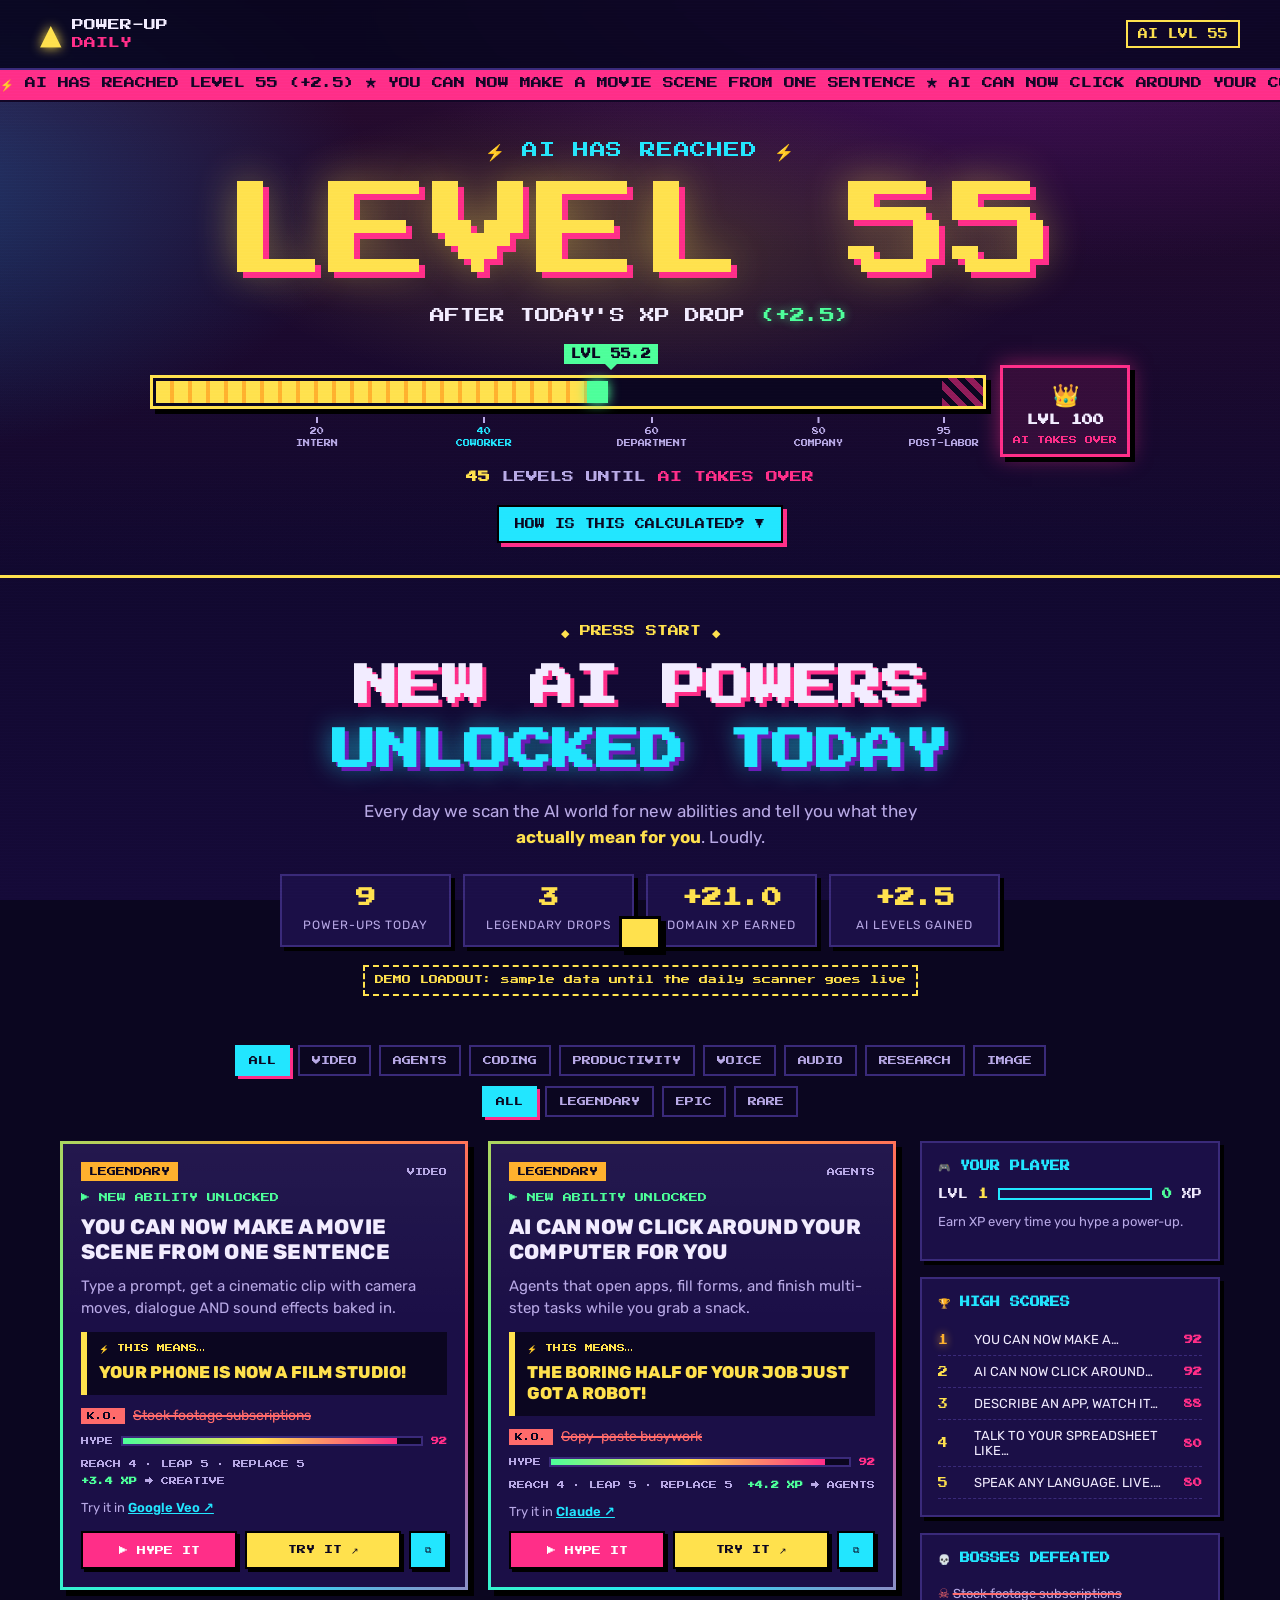
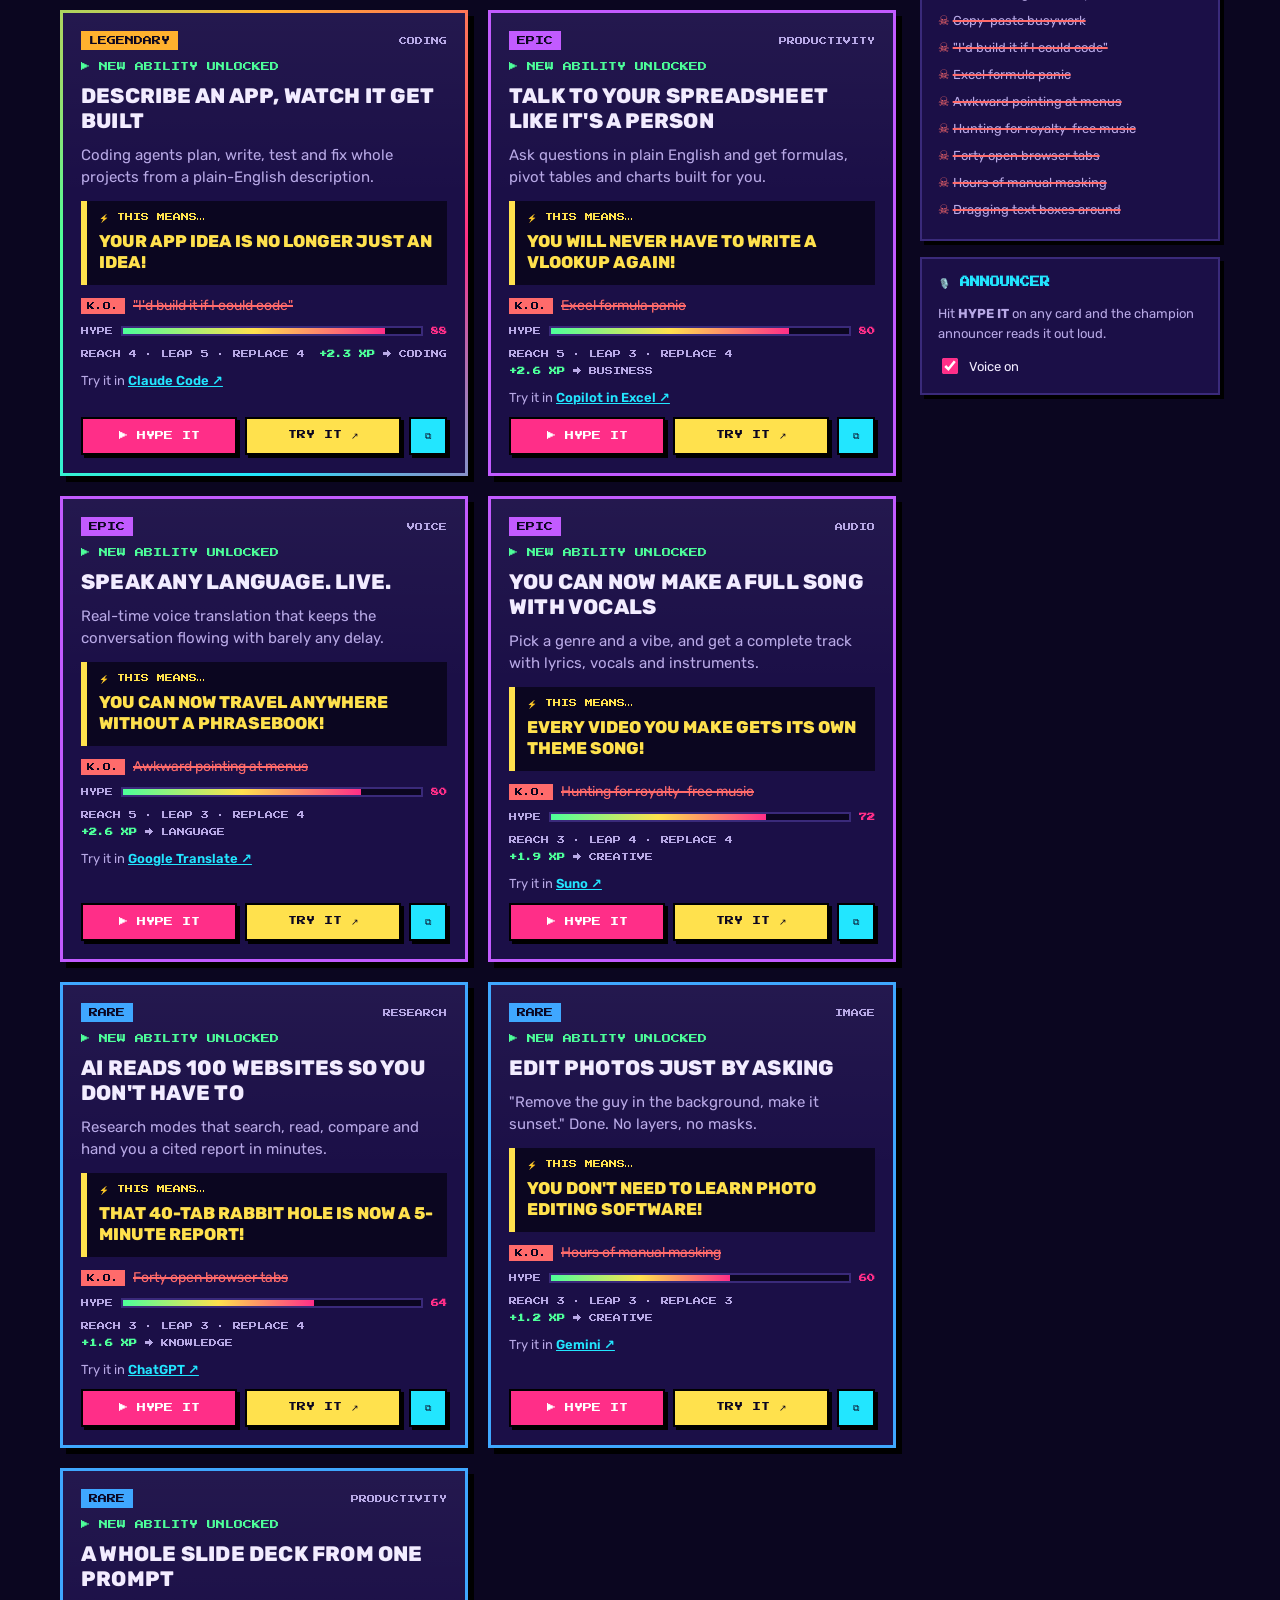
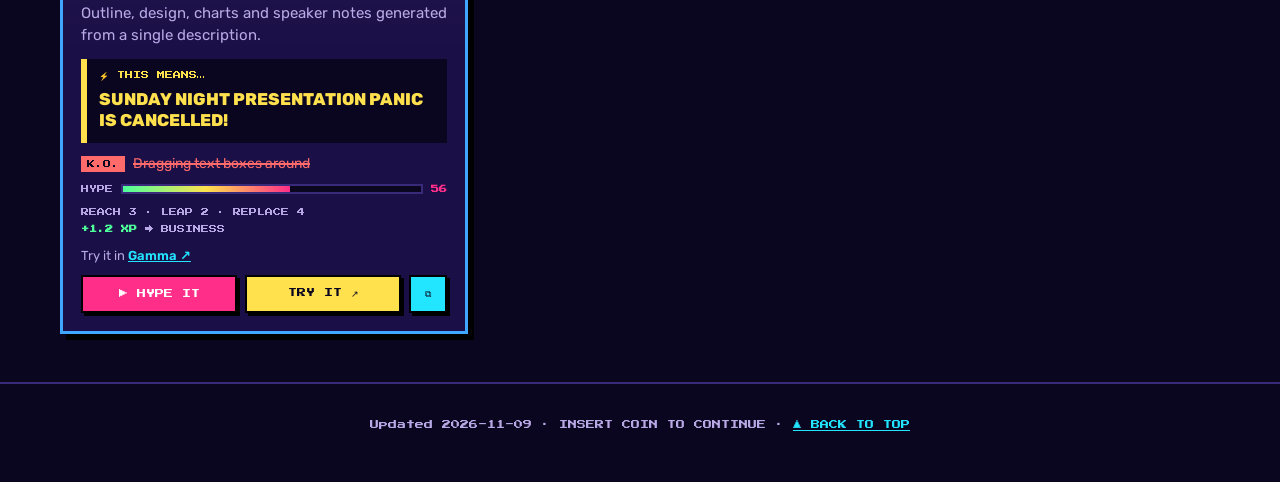
==== index.html @ 0cc50515 "Power-Up Daily: arcade AI feature tracker, AI Level model, daily scanner Static site with video-game" ====
<!doctype html>
<html lang="en">
<head>
  <meta charset="utf-8">
  <meta name="viewport" content="width=device-width, initial-scale=1">
  <title>Power-Up Daily</title>
  <meta name="description" content="Daily AI power-ups, announced like a video game. NEW ABILITY UNLOCKED.">
  <link rel="preconnect" href="https://fonts.googleapis.com">
  <link rel="preconnect" href="https://fonts.gstatic.com" crossorigin>
  <link href="https://fonts.googleapis.com/css2?family=Press+Start+2P&family=Rubik:wght@400;600;800&display=swap" rel="stylesheet">
  <link rel="stylesheet" href="styles.css">
</head>
<body>
  <div class="crt" aria-hidden="true"></div>

  <header class="top">
    <div class="brand">
      <span class="brand-icon" aria-hidden="true">▲</span>
      <span class="brand-name">POWER-UP<br><em>DAILY</em></span>
    </div>
    <span class="mini-lvl" id="miniLvl" aria-hidden="true"></span>
  </header>

  <div class="ticker" aria-label="Today's headlines">
    <div class="ticker-track" id="ticker"></div>
  </div>

  <section class="lvl-hero" aria-label="Current AI level">
    <p class="lvl-kicker">⚡ AI HAS REACHED ⚡</p>
    <p class="lvl-giant">LEVEL <span id="bannerLvl">0</span></p>
    <p class="lvl-after">AFTER TODAY'S XP DROP <span class="up" id="bannerDelta"></span></p>

    <div class="track">
      <div class="track-main">
        <div class="track-bar">
          <i id="aiLvlFill"></i><s id="aiLvlGain"></s>
          <span class="you" id="youMarker"><b id="youNum">0</b></span>
        </div>
        <div class="ticks" id="ticks"></div>
      </div>
      <div class="goal">
        <span class="crown" aria-hidden="true">👑</span>
        <b>LVL 100</b>
        <span>AI TAKES OVER</span>
      </div>
    </div>
    <p class="countdown"><b id="toGo">0</b> LEVELS UNTIL <em>AI TAKES OVER</em></p>

    <button class="math-btn" id="aiLvlBtn" aria-expanded="false" aria-controls="lvlPanel">HOW IS THIS CALCULATED? <span class="caret" aria-hidden="true">▼</span></button>
  </section>

  <section class="lvl-panel" id="lvlPanel" hidden aria-label="AI level breakdown">
    <div class="lvl-inner">
      <div class="lvl-head">
        <div>
          <p class="eyebrow">CURRENT AI LEVEL</p>
          <p class="big-lvl"><span id="pLevel">0</span><small>/100</small></p>
          <p class="tier">TIER: <b id="pTier"></b></p>
          <p class="tier-desc" id="pTierDesc"></p>
        </div>
        <div class="lvl-actions">
          <p class="drop-line" id="pDrop"></p>
          <button class="btn hype-btn" id="announceLvl">▶ ANNOUNCE LEVEL</button>
          <button class="btn close-btn" id="closeLvl">✕ CLOSE</button>
        </div>
      </div>

      <div class="lvl-cols">
        <div>
          <h2>SKILL TREES</h2>
          <p class="small">Each domain is scored 0–100. Weight = its rough share of all human work. <span class="key base"></span> before today <span class="key gain"></span> today's XP</p>
          <div id="pDomains"></div>
        </div>

        <div>
          <h2>THE MATH</h2>
          <div class="math">
            <p><b>LEVEL</b> = ½ × Breadth + ½ × Weakest-link</p>
            <p class="calc" id="pCalc"></p>
            <p><b>Breadth</b> = weighted average of the domain scores. Shows how much AI can do overall.</p>
            <p><b>Weakest-link</b> = weighted geometric mean. A low domain (like robotics) drags it down hard. Both hit 100 only when <em>every</em> domain is 100, so maxing out digital work alone can't reach Level 100.</p>
            <p>👑 <b>Level 100 = AI TAKES OVER.</b> Every skill tree is maxed: no private companies, software products or human manual labor needed.</p>
          </div>

          <h2>HOW A DROP EARNS XP</h2>
          <div class="math">
            <p>Each new feature is rated 1–5 on:</p>
            <ul>
              <li><b>Reach</b>: how many people can use it today</li>
              <li><b>Leap</b>: how big a jump over what came before</li>
              <li><b>Replace</b>: how much paid software or labor it makes optional</li>
            </ul>
            <p><b>Impact</b> = 0.4·Reach + 0.4·Leap + 0.2·Replace</p>
            <p><b>XP</b> = 10 × (Impact/5)² × (1 − domain score/100)</p>
            <p class="small">The squared impact makes big drops count far more than small ones. The last term means each point is harder to earn as a domain approaches mastery.</p>
            <p><b>Rarity</b>: Impact ≥ 4.2 <span class="r LEGENDARY">LEGENDARY</span> ≥ 3.4 <span class="r EPIC">EPIC</span> ≥ 2.6 <span class="r RARE">RARE</span>, otherwise <span class="r COMMON">COMMON</span></p>
          </div>

          <h2>TIER LADDER</h2>
          <ol class="ladder" id="pLadder"></ol>
        </div>
      </div>
      <p class="fine">Milestone checkmarks are our editorial assessment as of the last update. Open a skill tree to see every milestone. The model is open: argue with us in the comments.</p>
    </div>
  </section>

  <main>
    <section class="hero">
      <p class="blink">◆ PRESS START ◆</p>
      <h1>NEW AI POWERS<br><span class="glow">UNLOCKED TODAY</span></h1>
      <p class="sub">Every day we scan the AI world for new abilities and tell you what they <strong>actually mean for you</strong>. Loudly.</p>
      <div class="stats" id="stats"></div>
      <p class="demo-badge" id="demoBadge" hidden>DEMO LOADOUT: sample data until the daily scanner goes live</p>
    </section>

    <section class="controls" aria-label="Filters">
      <div class="chips" id="categoryChips" role="group" aria-label="Category"></div>
      <div class="chips" id="rarityChips" role="group" aria-label="Rarity"></div>
    </section>

    <div class="layout">
      <section class="grid" id="grid" aria-live="polite"></section>

      <aside class="side">
        <div class="panel">
          <h2>🎮 YOUR PLAYER</h2>
          <div class="player">
            <span class="lvl">LVL <b id="lvl">1</b></span>
            <div class="xpbar"><div id="xpfill"></div></div>
            <span class="xp"><b id="xp">0</b> XP</span>
          </div>
          <p class="small">Earn XP every time you hype a power-up.</p>
        </div>
        <div class="panel">
          <h2>🏆 HIGH SCORES</h2>
          <ol class="leader" id="leader"></ol>
        </div>
        <div class="panel">
          <h2>💀 BOSSES DEFEATED</h2>
          <ul class="bosses" id="bosses"></ul>
        </div>
        <div class="panel">
          <h2>🎙️ ANNOUNCER</h2>
          <p class="small">Hit <b>HYPE IT</b> on any card and the champion announcer reads it out loud.</p>
          <label class="toggle"><input type="checkbox" id="voiceToggle" checked> Voice on</label>
        </div>
      </aside>
    </div>
  </main>

  <footer>
    <p>Updated <span id="updated"></span> · INSERT COIN TO CONTINUE · <a href="#" id="toTop">▲ BACK TO TOP</a></p>
  </footer>

  <div class="toast" id="toast" role="status" aria-live="polite"></div>
  <div class="confetti" id="confetti" aria-hidden="true"></div>

  <script src="model.js"></script>
  <script src="data.js"></script>
  <script src="app.js"></script>
</body>
</html>
---- styles.css ----
:root {
  --bg: #0b0620;
  --bg2: #150a38;
  --panel: #1b0f47;
  --line: #3a2a7a;
  --text: #f2ecff;
  --muted: #b8a9e6;
  --pink: #ff2e88;
  --cyan: #22e6ff;
  --yellow: #ffe14d;
  --green: #4dff9a;
  --common: #9aa4c4;
  --rare: #3fa7ff;
  --epic: #c25bff;
  --legendary: #ffb12e;
  --pixel: "Press Start 2P", ui-monospace, monospace;
  --body: "Rubik", system-ui, sans-serif;
}

* { box-sizing: border-box; }
html { scroll-behavior: smooth; }
body {
  margin: 0;
  color: var(--text);
  font-family: var(--body);
  background:
    radial-gradient(1200px 600px at 80% -10%, #3b0f6b 0%, transparent 60%),
    radial-gradient(900px 500px at -10% 20%, #0d3a6b 0%, transparent 55%),
    linear-gradient(var(--bg), var(--bg2));
  background-color: var(--bg);
  background-attachment: fixed;
  min-height: 100vh;
  overflow-x: hidden;
}

/* CRT scanlines */
.crt {
  pointer-events: none;
  position: fixed; inset: 0; z-index: 50;
  background: repeating-linear-gradient(to bottom, rgba(255,255,255,.03) 0 1px, transparent 1px 3px);
  mix-blend-mode: overlay;
}

/* Header */
.top {
  display: flex; justify-content: space-between; align-items: center; gap: 16px;
  padding: 16px clamp(16px, 4vw, 40px);
  border-bottom: 2px solid var(--line);
  background: rgba(11, 6, 32, .85);
  position: sticky; top: 0; z-index: 20;
  backdrop-filter: blur(6px);
}
.brand { display: flex; align-items: center; gap: 10px; }
.brand-icon { font-size: 28px; color: var(--yellow); text-shadow: 0 0 12px var(--yellow); animation: bob 2s ease-in-out infinite; }
.brand-name { font-family: var(--pixel); font-size: 12px; line-height: 1.5; }
.brand-name em { font-style: normal; color: var(--pink); }
.player { display: flex; align-items: center; gap: 10px; font-family: var(--pixel); font-size: 10px; margin-bottom: 12px; }
.lvl b { color: var(--yellow); }
.xpbar { flex: 1; height: 12px; border: 2px solid var(--cyan); padding: 1px; }

.mini-lvl { font-family: var(--pixel); font-size: 10px; color: var(--yellow); border: 2px solid var(--yellow); padding: 7px 10px; }

/* Big AI level hero */
.lvl-hero {
  text-align: center; padding: 40px clamp(16px, 4vw, 40px) 32px;
  background:
    radial-gradient(600px 220px at 50% 30%, rgba(255,225,77,.16), transparent 70%),
    linear-gradient(180deg, rgba(255,46,136,.10), transparent);
  border-bottom: 3px solid var(--yellow);
}
.lvl-kicker { font-family: var(--pixel); font-size: clamp(11px, 2vw, 16px); color: var(--cyan); margin: 0 0 14px; letter-spacing: .05em; }
.lvl-giant {
  font-family: var(--pixel); margin: 0; line-height: 1.1;
  font-size: clamp(40px, 10vw, 104px); color: var(--yellow);
  text-shadow: 6px 6px 0 var(--pink), 0 0 40px rgba(255,225,77,.45);
  animation: throb 2.2s ease-in-out infinite;
}
.lvl-giant span { display: inline-block; min-width: 2ch; }
.lvl-after { font-family: var(--pixel); font-size: clamp(10px, 1.8vw, 15px); margin: 18px 0 52px; color: var(--text); }
.lvl-after .up { color: var(--green); text-shadow: 0 0 10px rgba(77,255,154,.6); }

.track { max-width: 980px; margin: 0 auto; display: flex; align-items: flex-start; gap: 14px; }
.track-main { flex: 1; min-width: 0; }
.track-bar { position: relative; height: 34px; border: 3px solid var(--yellow); background: #0b0620; box-shadow: 5px 5px 0 #000; }
.track-bar i, .track-bar s { position: absolute; top: 3px; bottom: 3px; display: block; transition: width 1.6s cubic-bezier(.2,.9,.3,1), left 1.6s cubic-bezier(.2,.9,.3,1); }
.track-bar i { left: 3px; width: 0; background: repeating-linear-gradient(90deg, var(--yellow) 0 14px, var(--legendary) 14px 18px); }
.track-bar s { width: 0; background: var(--green); box-shadow: 0 0 12px var(--green); animation: blink 1s steps(2) infinite; }
.track-bar::after {   /* the last stretch to 100 pulses red */
  content: ""; position: absolute; right: 0; top: 0; bottom: 0; width: 5%;
  background: repeating-linear-gradient(45deg, rgba(255,46,136,.55) 0 6px, transparent 6px 12px);
}
.you { position: absolute; top: -34px; left: 0; transform: translateX(-50%); transition: left 1.6s cubic-bezier(.2,.9,.3,1); font-family: var(--pixel); font-size: 10px; color: #0b0620; }
.you b { display: block; background: var(--green); padding: 5px 7px; position: relative; }
.you b::after { content: ""; position: absolute; left: 50%; bottom: -6px; transform: translateX(-50%); border: 6px solid transparent; border-bottom: 0; border-top-color: var(--green); }
.ticks { position: relative; height: 34px; margin-top: 8px; }
.tick { position: absolute; top: 0; transform: translateX(-50%); font-family: var(--pixel); font-size: 7px; line-height: 1.6; color: var(--muted); white-space: nowrap; }
.tick::before { content: ""; display: block; width: 2px; height: 6px; background: var(--muted); margin: 0 auto 3px; }
.tick.cur { color: var(--cyan); }
.goal {
  flex: 0 0 auto; display: flex; flex-direction: column; align-items: center; gap: 4px;
  font-family: var(--pixel); font-size: 8px; line-height: 1.5; color: var(--pink);
  padding: 8px 10px; border: 3px solid var(--pink); background: rgba(255,46,136,.12);
  box-shadow: 5px 5px 0 #000, 0 0 20px rgba(255,46,136,.5); margin-top: -10px;
  animation: alarm 1.4s ease-in-out infinite;
}
.goal b { font-size: 11px; color: var(--text); }
.crown { font-size: 22px; animation: bob 1.6s ease-in-out infinite; }
.countdown { font-family: var(--pixel); font-size: clamp(9px, 1.5vw, 12px); margin: 14px 0 22px; color: var(--muted); }
.countdown b { color: var(--yellow); }
.countdown em { font-style: normal; color: var(--pink); }
.math-btn {
  font-family: var(--pixel); font-size: 10px; cursor: pointer; color: #0b0620; background: var(--cyan);
  border: 2px solid #000; box-shadow: 4px 4px 0 var(--pink); padding: 12px 16px;
}
.math-btn:active { transform: translate(2px, 2px); box-shadow: 2px 2px 0 var(--pink); }
.caret { display: inline-block; transition: transform .2s; }
.math-btn[aria-expanded="true"] .caret { transform: rotate(180deg); }

/* Level breakdown dropdown (opens right under the bar) */
.lvl-panel {
  background: rgba(14, 7, 40, .97); border-bottom: 3px solid var(--yellow);
  box-shadow: inset 0 12px 24px rgba(0,0,0,.4);
  scroll-margin-top: 80px;
}
.lvl-panel:not([hidden]) { animation: drop .3s cubic-bezier(.2,1.3,.4,1); }
.lvl-inner { max-width: 1240px; margin: 0 auto; padding: 24px clamp(16px, 4vw, 40px) 28px; }
.lvl-head { display: flex; justify-content: space-between; gap: 24px; flex-wrap: wrap; align-items: flex-end; padding-bottom: 20px; border-bottom: 2px dashed var(--line); margin-bottom: 20px; }
.eyebrow { font-family: var(--pixel); font-size: 9px; color: var(--muted); margin: 0 0 8px; }
.big-lvl { font-family: var(--pixel); font-size: clamp(34px, 7vw, 60px); color: var(--yellow); margin: 0; text-shadow: 4px 4px 0 var(--pink); }
.big-lvl small { font-size: .35em; color: var(--muted); text-shadow: none; }
.tier { font-family: var(--pixel); font-size: 11px; margin: 14px 0 6px; }
.tier b { color: var(--cyan); }
.tier-desc { margin: 0; color: var(--muted); max-width: 520px; }
.lvl-actions { display: flex; flex-direction: column; gap: 10px; align-items: stretch; min-width: 230px; }
.drop-line { font-family: var(--pixel); font-size: 9px; line-height: 1.7; color: var(--green); margin: 0; }
.close-btn { background: var(--panel); color: var(--text); }
.lvl-cols { display: grid; grid-template-columns: 1.2fr 1fr; gap: 32px; }
.lvl-panel h2 { font-family: var(--pixel); font-size: 10px; color: var(--cyan); margin: 0 0 10px; }
.lvl-panel h2:not(:first-child) { margin-top: 22px; }
.key { display: inline-block; width: 10px; height: 10px; vertical-align: middle; margin: 0 2px 0 8px; }
.key.base { background: var(--yellow); }
.key.gain { background: var(--green); }

.dom { border: 2px solid var(--line); background: var(--panel); margin-bottom: 10px; }
.dom summary { list-style: none; cursor: pointer; padding: 10px 12px; display: grid; grid-template-columns: 1fr auto; gap: 6px 12px; align-items: center; }
.dom summary::-webkit-details-marker { display: none; }
.dom-name { font-weight: 600; font-size: 14px; }
.dom-name em { font-style: normal; color: var(--muted); font-size: 12px; font-weight: 400; margin-left: 6px; }
.dom-score { font-family: var(--pixel); font-size: 11px; color: var(--yellow); text-align: right; }
.dom-score small { color: var(--green); font-size: 8px; display: block; margin-top: 4px; }
.dom-bar { grid-column: 1 / -1; position: relative; height: 10px; background: #0b0620; border: 1px solid var(--line); }
.dom-bar i, .dom-bar s { position: absolute; top: 0; bottom: 0; display: block; }
.dom-bar i { left: 0; background: var(--yellow); }
.dom-bar s { background: var(--green); box-shadow: 0 0 6px var(--green); }
.dom[open] { border-color: var(--cyan); }
.dom ul { list-style: none; margin: 0; padding: 0 12px 12px; font-size: 13px; }
.dom li { display: flex; justify-content: space-between; gap: 10px; padding: 5px 0; border-top: 1px dashed var(--line); color: var(--muted); }
.dom li.done { color: var(--text); }
.dom li::before { content: "☐"; margin-right: 6px; }
.dom li.done::before { content: "☑"; color: var(--green); }
.dom li span { flex: 1; }
.dom li b { font-family: var(--pixel); font-size: 8px; color: var(--muted); }

.math { background: #0b0620; border-left: 4px solid var(--cyan); padding: 12px 14px; font-size: 14px; line-height: 1.55; }
.math p { margin: 0 0 8px; }
.math p:last-child { margin-bottom: 0; }
.math ul { margin: 0 0 8px; padding-left: 18px; }
.math em { color: var(--yellow); font-style: normal; font-weight: 600; }
.calc { font-family: var(--pixel); font-size: 9px; line-height: 1.8; color: var(--green); }
.r { font-family: var(--pixel); font-size: 7px; padding: 3px 5px; color: #0b0620; white-space: nowrap; }
.r.LEGENDARY { background: var(--legendary); } .r.EPIC { background: var(--epic); } .r.RARE { background: var(--rare); } .r.COMMON { background: var(--common); }
.ladder { list-style: none; margin: 0; padding: 0; display: flex; flex-direction: column-reverse; gap: 4px; }
.ladder li { display: grid; grid-template-columns: 54px 1fr; gap: 10px; padding: 8px 10px; border: 2px solid var(--line); font-size: 13px; color: var(--muted); }
.ladder li b { font-family: var(--pixel); font-size: 8px; color: var(--text); display: block; margin-bottom: 4px; }
.ladder li span.rng { font-family: var(--pixel); font-size: 8px; }
.ladder li.cur { border-color: var(--yellow); background: rgba(255,225,77,.08); color: var(--text); }
.ladder li.cur b::after { content: " ◀ YOU ARE HERE"; color: var(--yellow); }
.fine { font-size: 12px; color: var(--muted); margin: 20px 0 0; }

/* Card extras */
.tool-line { margin: 0; font-size: 13px; color: var(--muted); }
.tool-line a { color: var(--cyan); font-weight: 600; }
.tool-line a.src-link { color: var(--muted); font-weight: 400; }
.xpline { display: flex; flex-wrap: wrap; justify-content: space-between; gap: 4px 8px; font-family: var(--pixel); font-size: 8px; color: var(--muted); line-height: 1.6; }
.xpline b { color: var(--green); }
.btn.try-btn { background: var(--yellow); color: #0b0620; text-decoration: none; text-align: center; display: inline-flex; align-items: center; justify-content: center; }
#xpfill { height: 100%; width: 0; background: linear-gradient(90deg, var(--cyan), var(--green)); transition: width .4s; }
.xp b { color: var(--green); }

/* Ticker */
.ticker { overflow: hidden; background: var(--pink); color: #120626; border-bottom: 2px solid #120626; }
.ticker-track {
  display: inline-flex; gap: 48px; white-space: nowrap; padding: 8px 0;
  font-family: var(--pixel); font-size: 11px;
  animation: scroll 40s linear infinite;
}
@keyframes scroll { from { transform: translateX(0); } to { transform: translateX(-50%); } }

main { max-width: 1240px; margin: 0 auto; padding: 0 clamp(16px, 4vw, 40px); }

/* Hero */
.hero { text-align: center; padding: 48px 0 24px; }
.blink { font-family: var(--pixel); font-size: 11px; color: var(--yellow); animation: blink 1.1s steps(2) infinite; margin: 0 0 16px; }
h1 { font-family: var(--pixel); font-size: clamp(20px, 4.6vw, 44px); line-height: 1.45; margin: 0 0 16px; text-shadow: 4px 4px 0 var(--pink); }
.glow { color: var(--cyan); text-shadow: 4px 4px 0 #6a1bb8, 0 0 24px rgba(34,230,255,.6); }
.sub { max-width: 620px; margin: 0 auto 24px; color: var(--muted); font-size: 17px; line-height: 1.5; }
.sub strong { color: var(--yellow); }
.stats { display: grid; grid-template-columns: repeat(4, 1fr); gap: 12px; max-width: 720px; margin: 0 auto; }
.stat { background: var(--panel); border: 2px solid var(--line); padding: 12px 10px; box-shadow: 4px 4px 0 #000; }
.stat b { display: block; font-family: var(--pixel); font-size: 20px; color: var(--yellow); margin-bottom: 6px; }
.stat span { font-size: 12px; color: var(--muted); text-transform: uppercase; letter-spacing: .08em; }
.demo-badge { display: inline-block; margin-top: 18px; font-family: var(--pixel); font-size: 9px; line-height: 1.6; padding: 6px 10px; border: 2px dashed var(--yellow); color: var(--yellow); }

/* Filters */
.controls { display: flex; flex-direction: column; gap: 10px; margin: 16px 0 24px; }
.chips { display: flex; flex-wrap: wrap; gap: 8px; justify-content: center; }
.chip {
  font-family: var(--pixel); font-size: 9px; padding: 9px 12px; cursor: pointer;
  background: transparent; color: var(--muted); border: 2px solid var(--line);
  transition: transform .1s, background .15s, color .15s;
}
.chip:hover { color: var(--text); border-color: var(--cyan); }
.chip[aria-pressed="true"] { background: var(--cyan); color: #0b0620; border-color: var(--cyan); box-shadow: 3px 3px 0 var(--pink); }
.chip:active { transform: translate(2px, 2px); }

/* Layout */
.layout { display: grid; grid-template-columns: 1fr 300px; gap: 24px; align-items: start; padding-bottom: 48px; }
.grid { display: grid; grid-template-columns: repeat(auto-fill, minmax(min(100%, 300px), 1fr)); gap: 20px; }

/* Card */
.card {
  --r: var(--common);
  position: relative; display: flex; flex-direction: column;
  background: linear-gradient(180deg, rgba(255,255,255,.04), transparent 40%), var(--panel);
  border: 3px solid var(--r);
  box-shadow: 6px 6px 0 #000, 0 0 0 0 var(--r);
  padding: 18px; gap: 12px;
  animation: pop .45s cubic-bezier(.2,1.6,.4,1) both;
  transition: transform .15s, box-shadow .15s;
}
.card:hover { transform: translate(-2px, -2px); box-shadow: 8px 8px 0 #000, 0 0 28px -4px var(--r); }
.card.RARE { --r: var(--rare); }
.card.EPIC { --r: var(--epic); }
.card.LEGENDARY { --r: var(--legendary); }

/* Legendary: a rainbow energy border that spins around the card */
@property --spin { syntax: "<angle>"; inherits: false; initial-value: 0deg; }
.card.LEGENDARY {
  border-color: transparent;
  background:
    linear-gradient(180deg, rgba(255,255,255,.04), transparent 40%) padding-box,
    linear-gradient(var(--panel), var(--panel)) padding-box,
    conic-gradient(from var(--spin), var(--legendary), var(--pink), var(--cyan), var(--green), var(--legendary)) border-box;
  animation: pop .45s cubic-bezier(.2,1.6,.4,1) both, spin 3.5s linear infinite;
}
/* Epic: the border breathes with a soft glow */
.card.EPIC { animation: pop .45s cubic-bezier(.2,1.6,.4,1) both, breathe 2.4s ease-in-out infinite; }
.card-top { display: flex; justify-content: space-between; align-items: center; gap: 8px; }
.rarity { font-family: var(--pixel); font-size: 9px; padding: 5px 8px; background: var(--r); color: #0b0620; }
.cat { font-family: var(--pixel); font-size: 8px; color: var(--muted); }
.unlocked { font-family: var(--pixel); font-size: 9px; color: var(--green); margin: 0; }
.card h3 { font-family: var(--body); font-weight: 800; font-size: 21px; line-height: 1.2; margin: 0; letter-spacing: .01em; }
.desc { color: var(--muted); margin: 0; line-height: 1.45; font-size: 15px; }
.means {
  background: #0b0620; border-left: 6px solid var(--yellow); padding: 12px;
}
.means small { display: block; font-family: var(--pixel); font-size: 8px; color: var(--yellow); margin-bottom: 8px; }
.means p { margin: 0; font-weight: 800; font-size: 17px; line-height: 1.25; color: var(--yellow); }
.boss { display: flex; align-items: center; gap: 8px; font-size: 14px; color: var(--text); }
.boss s { color: #ff6b6b; text-decoration-thickness: 2px; }
.boss .ko { font-family: var(--pixel); font-size: 8px; color: #0b0620; background: #ff6b6b; padding: 4px 6px; }
.hype { display: grid; grid-template-columns: auto 1fr auto; align-items: center; gap: 8px; font-family: var(--pixel); font-size: 8px; color: var(--muted); }
.hype-bar { height: 10px; background: #0b0620; border: 2px solid var(--line); overflow: hidden; }
.hype-bar i { display: block; height: 100%; width: 0; background: linear-gradient(90deg, var(--green), var(--yellow), var(--pink)); transition: width 1s cubic-bezier(.2,.9,.3,1); }
.hype b { color: var(--pink); }
.src { font-size: 12px; color: var(--muted); margin: 0; }
.actions { display: flex; gap: 8px; margin-top: auto; }
.btn {
  flex: 1; font-family: var(--pixel); font-size: 9px; padding: 11px 8px; cursor: pointer;
  border: 2px solid #000; box-shadow: 3px 3px 0 #000; transition: transform .08s, box-shadow .08s;
}
.btn:active { transform: translate(3px, 3px); box-shadow: 0 0 0 #000; }
.btn.hype-btn { background: var(--pink); color: #fff; }
.btn.hype-btn.speaking { background: var(--yellow); color: #0b0620; animation: pulse .5s ease-in-out infinite alternate; }
.btn.share-btn { background: var(--cyan); color: #0b0620; flex: 0 0 auto; padding-inline: 14px; }

/* Sidebar */
.side { display: flex; flex-direction: column; gap: 16px; position: sticky; top: 84px; }
.panel { background: var(--panel); border: 2px solid var(--line); padding: 16px; box-shadow: 4px 4px 0 #000; }
.panel h2 { font-family: var(--pixel); font-size: 10px; margin: 0 0 14px; color: var(--cyan); line-height: 1.5; }
.leader { list-style: none; margin: 0; padding: 0; counter-reset: n; }
.leader li { counter-increment: n; display: grid; grid-template-columns: 28px 1fr auto; gap: 8px; align-items: center; padding: 8px 0; border-bottom: 1px dashed var(--line); font-size: 13px; }
.leader li::before { content: counter(n); font-family: var(--pixel); font-size: 10px; color: var(--yellow); }
.leader li:nth-child(1)::before { content: "1"; color: var(--legendary); text-shadow: 0 0 8px var(--legendary); }
.leader b { font-family: var(--pixel); font-size: 9px; color: var(--pink); }
.bosses { list-style: none; margin: 0; padding: 0; font-size: 13px; }
.bosses li { padding: 6px 0; color: var(--muted); }
.bosses li::before { content: "☠ "; color: #ff6b6b; }
.bosses s { text-decoration-color: #ff6b6b; text-decoration-thickness: 2px; }
.small { font-size: 13px; color: var(--muted); line-height: 1.5; margin: 0 0 12px; }
.toggle { font-size: 13px; display: flex; gap: 8px; align-items: center; cursor: pointer; }
.toggle input { accent-color: var(--pink); width: 16px; height: 16px; }

.empty { grid-column: 1 / -1; text-align: center; font-family: var(--pixel); font-size: 11px; color: var(--muted); padding: 40px 0; line-height: 1.8; }

footer { text-align: center; padding: 24px 16px 40px; font-family: var(--pixel); font-size: 9px; color: var(--muted); line-height: 1.8; border-top: 2px solid var(--line); }
footer a { color: var(--cyan); }

/* Toast */
.toast {
  position: fixed; left: 50%; bottom: 24px; transform: translate(-50%, calc(100% + 40px)); z-index: 60;
  background: var(--yellow); color: #0b0620; font-family: var(--pixel); font-size: 11px; line-height: 1.5;
  padding: 14px 18px; border: 3px solid #000; box-shadow: 5px 5px 0 #000; transition: transform .3s cubic-bezier(.2,1.6,.4,1);
  max-width: calc(100vw - 32px); text-align: center;
}
.toast.show { transform: translate(-50%, 0); }

/* Confetti */
.confetti { position: fixed; inset: 0; pointer-events: none; z-index: 55; overflow: hidden; }
.confetti i { position: absolute; top: -12px; width: 9px; height: 9px; animation: fall linear forwards; }

@keyframes pop { from { opacity: 0; transform: scale(.85) translateY(16px); } }
@keyframes spin { to { --spin: 360deg; } }
@keyframes breathe { 50% { box-shadow: 6px 6px 0 #000, 0 0 22px 2px rgba(194,91,255,.55); } }
@keyframes blink { 50% { opacity: 0; } }
@keyframes bob { 50% { transform: translateY(-4px); } }
@keyframes pulse { to { transform: scale(1.04); } }
@keyframes fall { to { transform: translateY(105vh) rotate(720deg); } }

@keyframes drop { from { opacity: 0; transform: translateY(-12px); } }
@keyframes throb { 50% { transform: scale(1.03); } }
@keyframes alarm { 50% { box-shadow: 5px 5px 0 #000, 0 0 34px rgba(255,46,136,.9); } }

@media (max-width: 900px) {
  .layout, .lvl-cols { grid-template-columns: 1fr; }
  .side { position: static; }
}
@media (max-width: 520px) {
  .brand-name { font-size: 9px; }
  .stats { grid-template-columns: repeat(2, 1fr); }
  .track { flex-direction: column; align-items: stretch; }
  .goal { flex-direction: row; justify-content: center; margin-top: 0; gap: 10px; }
  .crown { font-size: 16px; }
  .tick .nm { display: none; }
  .lvl-actions { min-width: 0; width: 100%; }
}
@media (prefers-reduced-motion: reduce) {
  *, *::before { animation: none !important; transition: none !important; }
  .ticker-track { animation: none; }
}
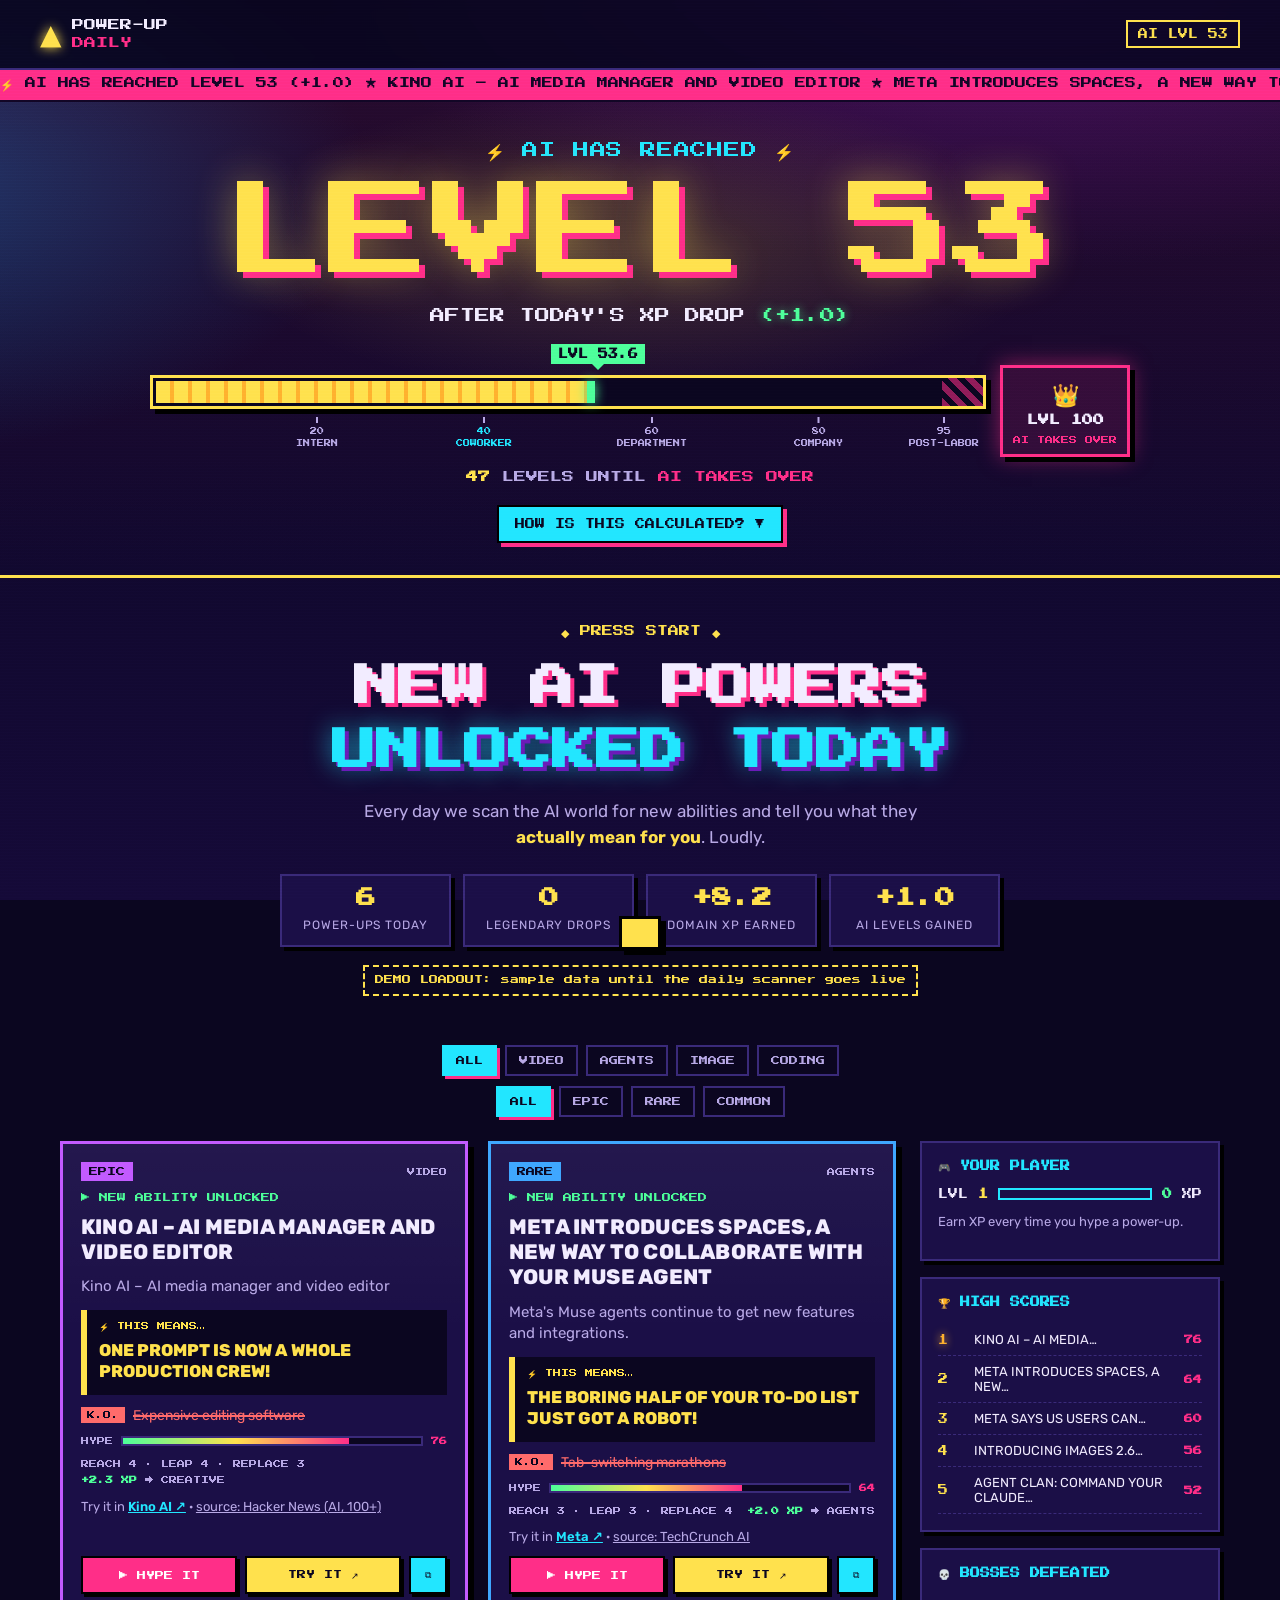
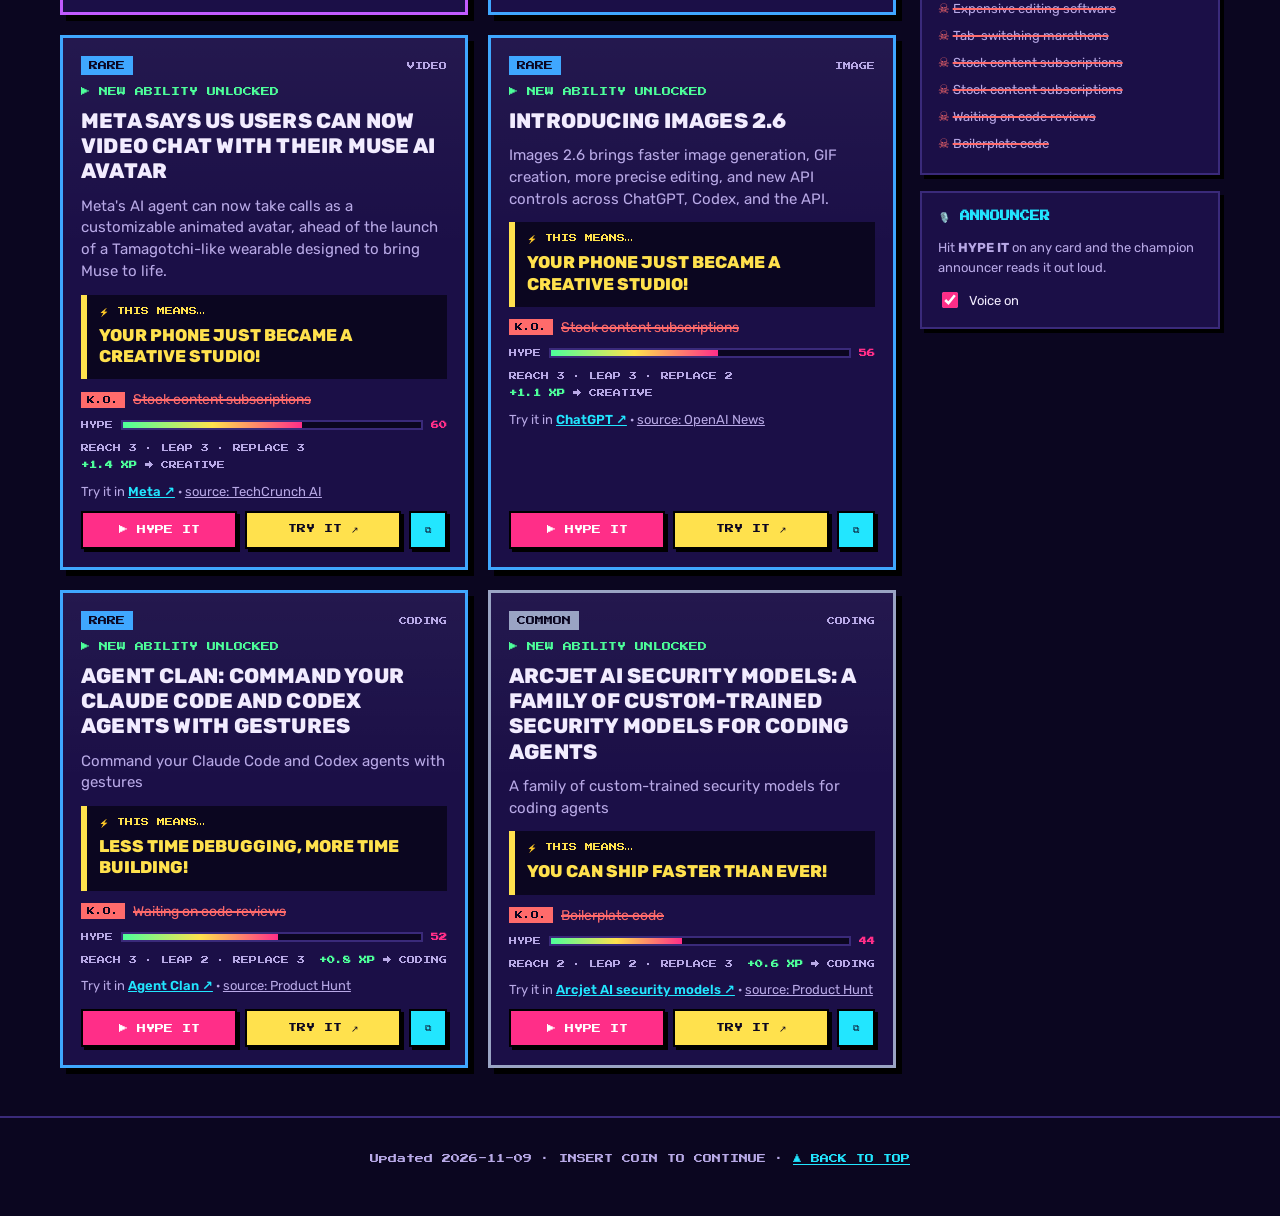
==== commit b74fa073: "Load data.js with a time-based version stamp so visitors never see a stale day Co-Authored-By: Claud" ====
--- a/index.html
+++ b/index.html
@@ -156,7 +156,8 @@
   <div class="confetti" id="confetti" aria-hidden="true"></div>
 
   <script src="model.js"></script>
-  <script src="data.js"></script>
+  <!-- data.js changes daily: a 10-minute version stamp stops browsers showing yesterday's cached copy -->
+  <script>document.write('<script src="data.js?v=' + Math.floor(Date.now() / 600000) + '"><\/script>');</script>
   <script src="app.js"></script>
 </body>
 </html>
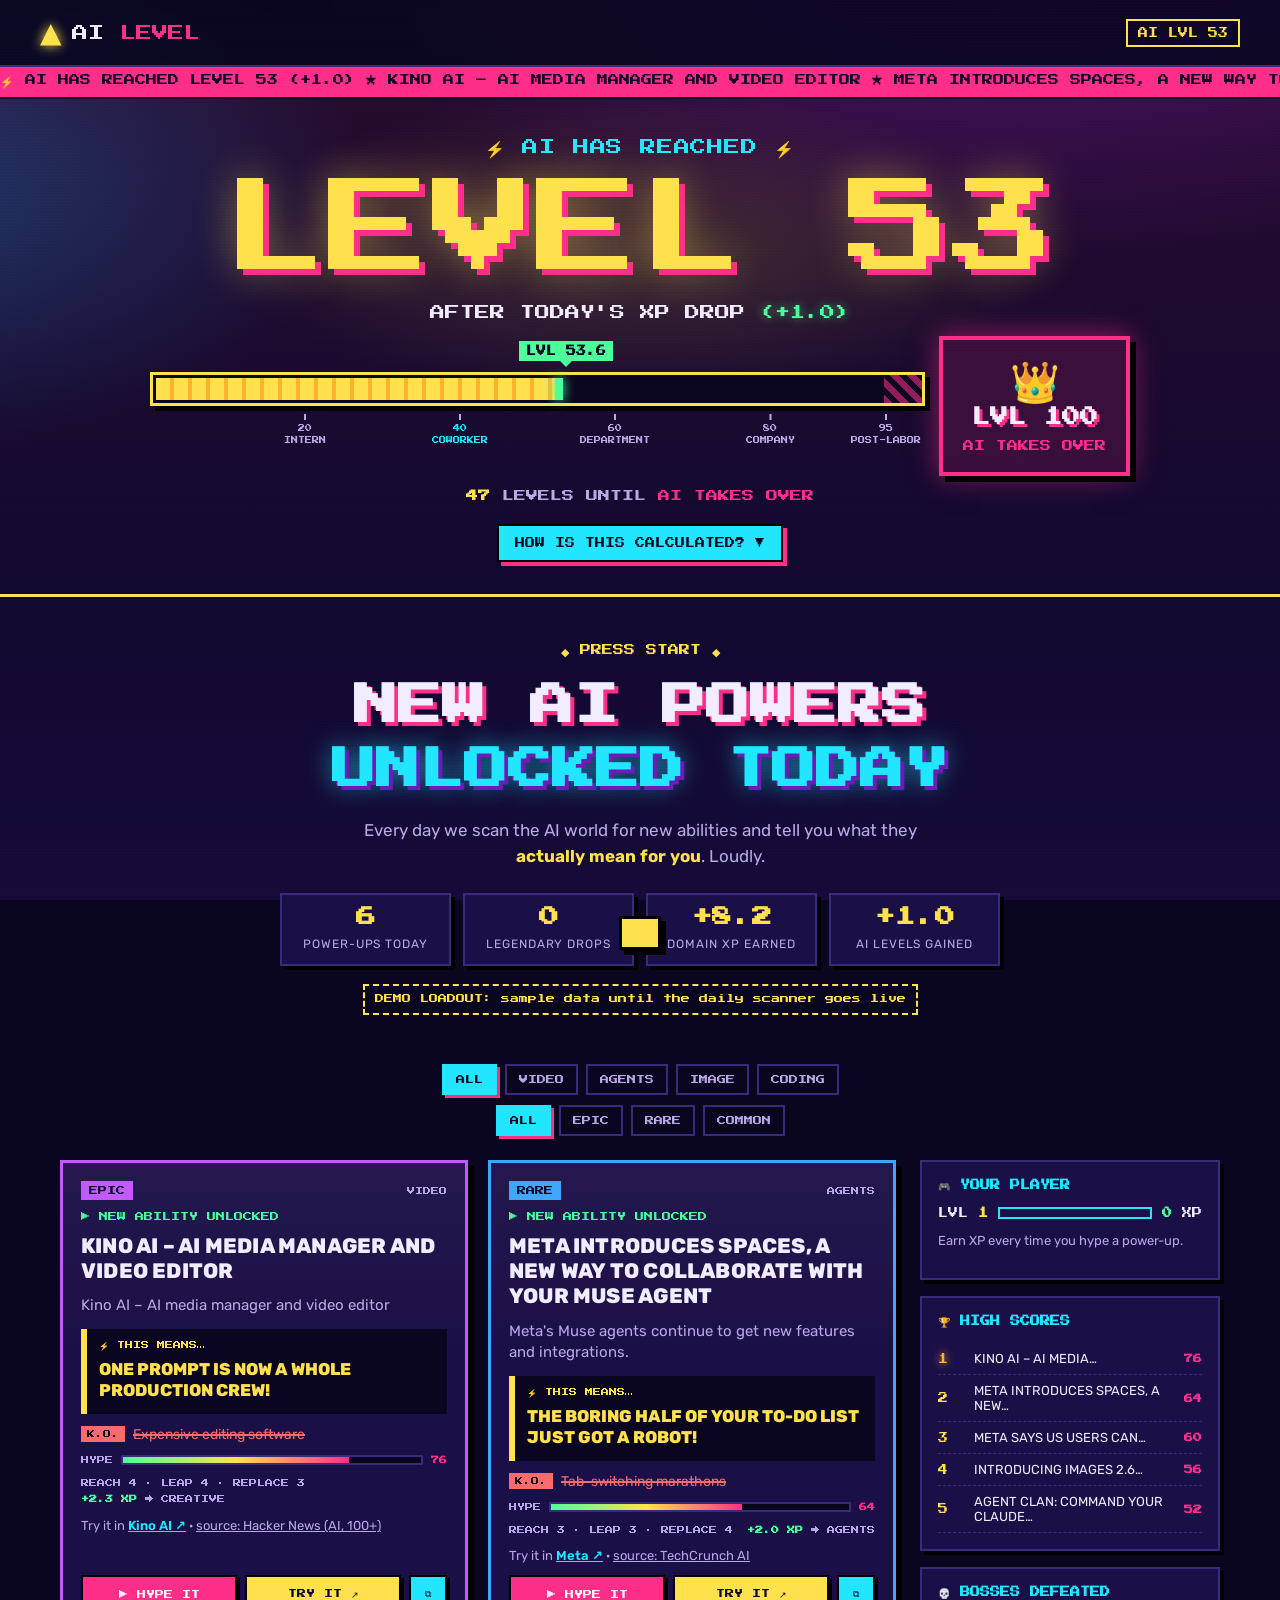
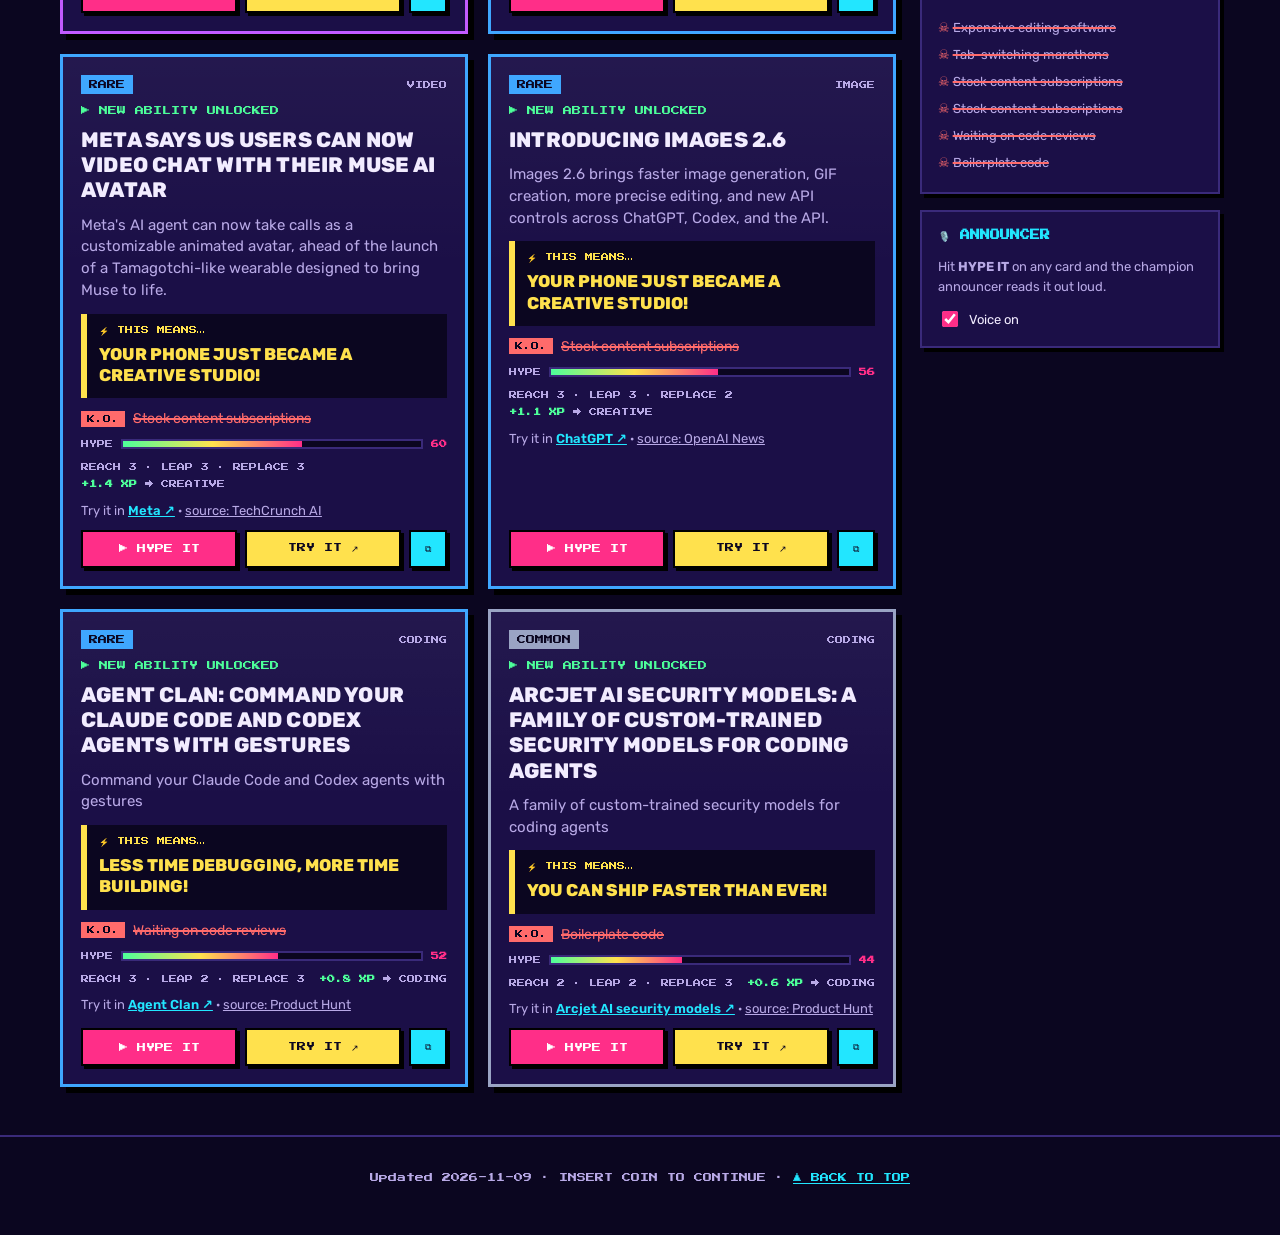
==== commit 883db2c5: "Rename site to AI LEVEL and enlarge the LEVEL 100 takeover box Co-Authored-By: Claude Opus 5.5 <nore" ====
--- a/index.html
+++ b/index.html
@@ -3,7 +3,7 @@
 <head>
   <meta charset="utf-8">
   <meta name="viewport" content="width=device-width, initial-scale=1">
-  <title>Power-Up Daily</title>
+  <title>AI Level</title>
   <meta name="description" content="Daily AI power-ups, announced like a video game. NEW ABILITY UNLOCKED.">
   <link rel="preconnect" href="https://fonts.googleapis.com">
   <link rel="preconnect" href="https://fonts.gstatic.com" crossorigin>
@@ -16,7 +16,7 @@
   <header class="top">
     <div class="brand">
       <span class="brand-icon" aria-hidden="true">▲</span>
-      <span class="brand-name">POWER-UP<br><em>DAILY</em></span>
+      <span class="brand-name">AI <em>LEVEL</em></span>
     </div>
     <span class="mini-lvl" id="miniLvl" aria-hidden="true"></span>
   </header>
--- a/styles.css
+++ b/styles.css
@@ -52,7 +52,7 @@
 }
 .brand { display: flex; align-items: center; gap: 10px; }
 .brand-icon { font-size: 28px; color: var(--yellow); text-shadow: 0 0 12px var(--yellow); animation: bob 2s ease-in-out infinite; }
-.brand-name { font-family: var(--pixel); font-size: 12px; line-height: 1.5; }
+.brand-name { font-family: var(--pixel); font-size: 16px; line-height: 1.5; white-space: nowrap; }
 .brand-name em { font-style: normal; color: var(--pink); }
 .player { display: flex; align-items: center; gap: 10px; font-family: var(--pixel); font-size: 10px; margin-bottom: 12px; }
 .lvl b { color: var(--yellow); }
@@ -97,14 +97,14 @@
 .tick::before { content: ""; display: block; width: 2px; height: 6px; background: var(--muted); margin: 0 auto 3px; }
 .tick.cur { color: var(--cyan); }
 .goal {
-  flex: 0 0 auto; display: flex; flex-direction: column; align-items: center; gap: 4px;
-  font-family: var(--pixel); font-size: 8px; line-height: 1.5; color: var(--pink);
-  padding: 8px 10px; border: 3px solid var(--pink); background: rgba(255,46,136,.12);
-  box-shadow: 5px 5px 0 #000, 0 0 20px rgba(255,46,136,.5); margin-top: -10px;
+  flex: 0 0 auto; display: flex; flex-direction: column; align-items: center; justify-content: center; gap: 8px;
+  min-width: 180px; font-family: var(--pixel); font-size: 11px; line-height: 1.5; color: var(--pink);
+  padding: 16px 20px; border: 4px solid var(--pink); background: rgba(255,46,136,.14);
+  box-shadow: 6px 6px 0 #000, 0 0 26px rgba(255,46,136,.55); margin-top: -36px;
   animation: alarm 1.4s ease-in-out infinite;
 }
-.goal b { font-size: 11px; color: var(--text); }
-.crown { font-size: 22px; animation: bob 1.6s ease-in-out infinite; }
+.goal b { font-size: 18px; color: var(--text); text-shadow: 3px 3px 0 var(--pink); }
+.crown { font-size: 40px; line-height: 1; animation: bob 1.6s ease-in-out infinite; }
 .countdown { font-family: var(--pixel); font-size: clamp(9px, 1.5vw, 12px); margin: 14px 0 22px; color: var(--muted); }
 .countdown b { color: var(--yellow); }
 .countdown em { font-style: normal; color: var(--pink); }
@@ -336,11 +336,12 @@
   .side { position: static; }
 }
 @media (max-width: 520px) {
-  .brand-name { font-size: 9px; }
+  .brand-name { font-size: 12px; }
   .stats { grid-template-columns: repeat(2, 1fr); }
   .track { flex-direction: column; align-items: stretch; }
-  .goal { flex-direction: row; justify-content: center; margin-top: 0; gap: 10px; }
-  .crown { font-size: 16px; }
+  .goal { flex-direction: row; margin-top: 4px; gap: 12px; padding: 14px 16px; min-width: 0; }
+  .goal b { font-size: 15px; }
+  .crown { font-size: 30px; }
   .tick .nm { display: none; }
   .lvl-actions { min-width: 0; width: 100%; }
 }
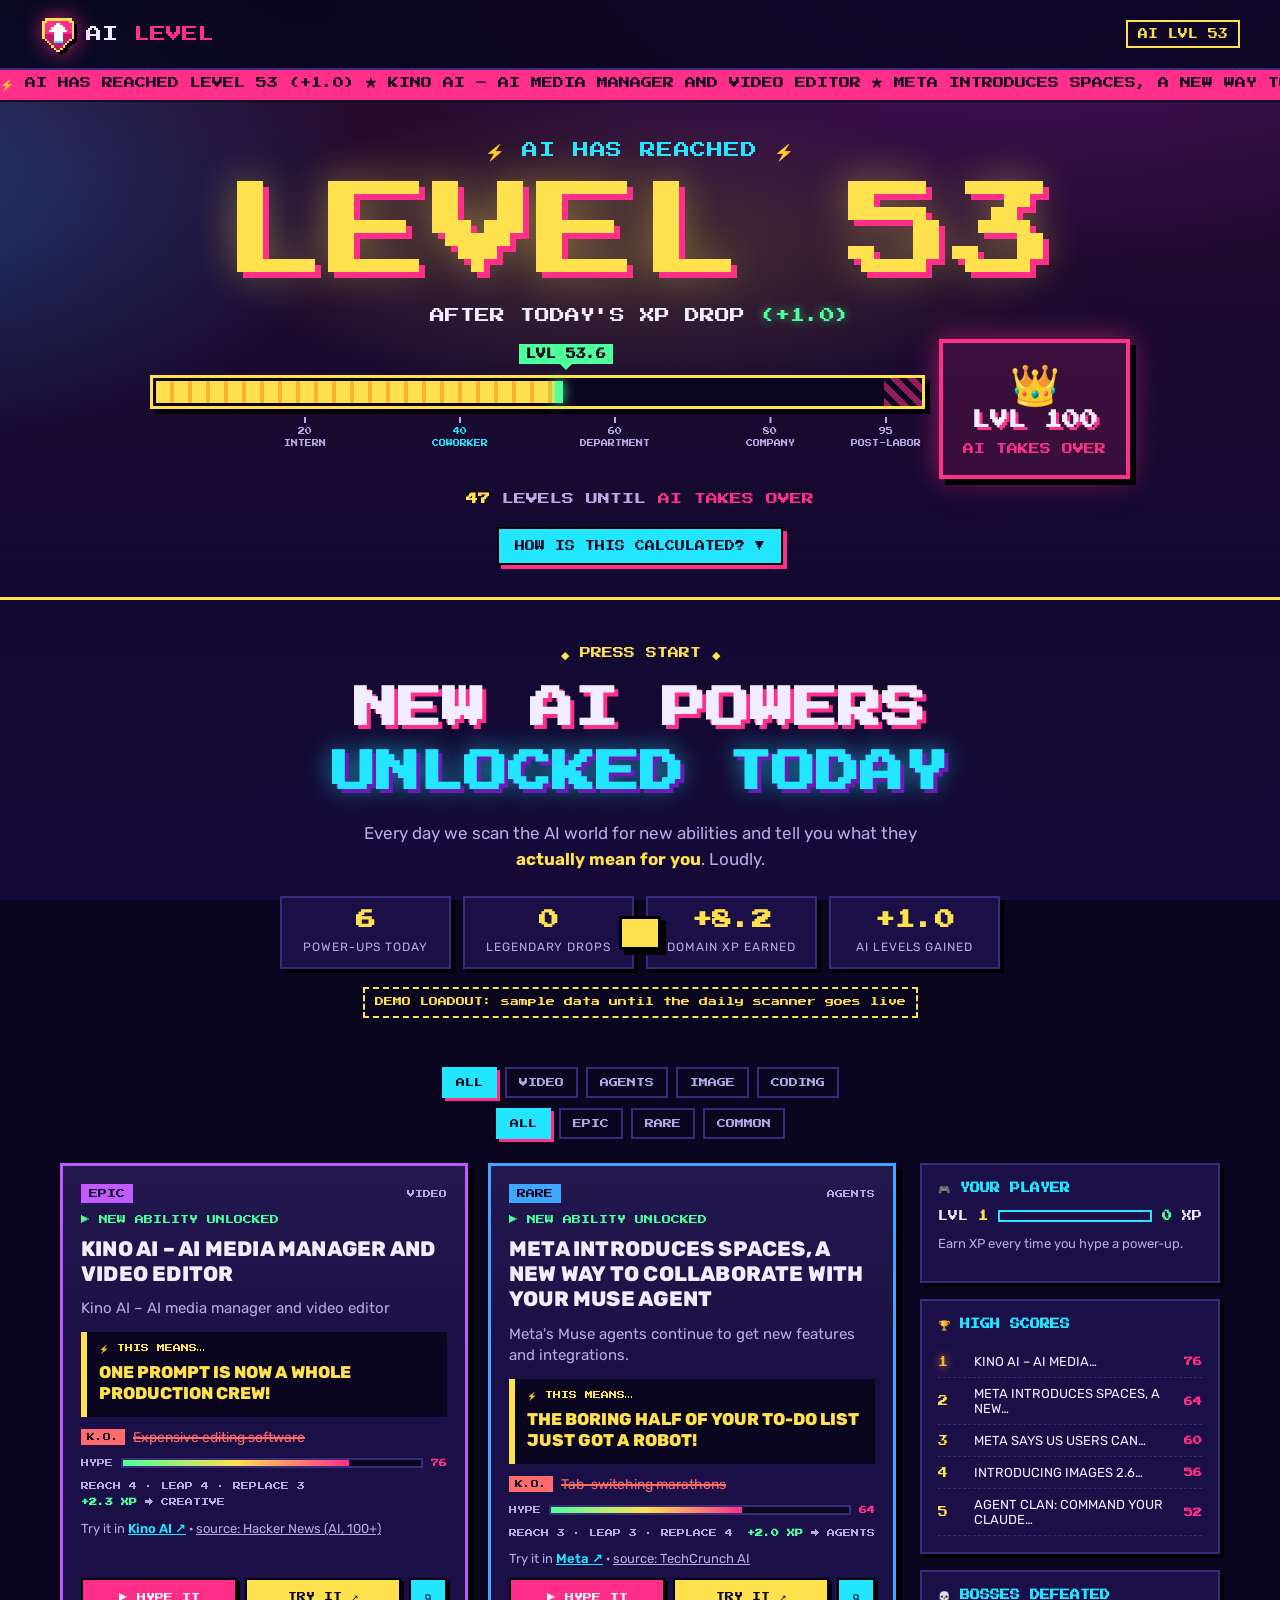
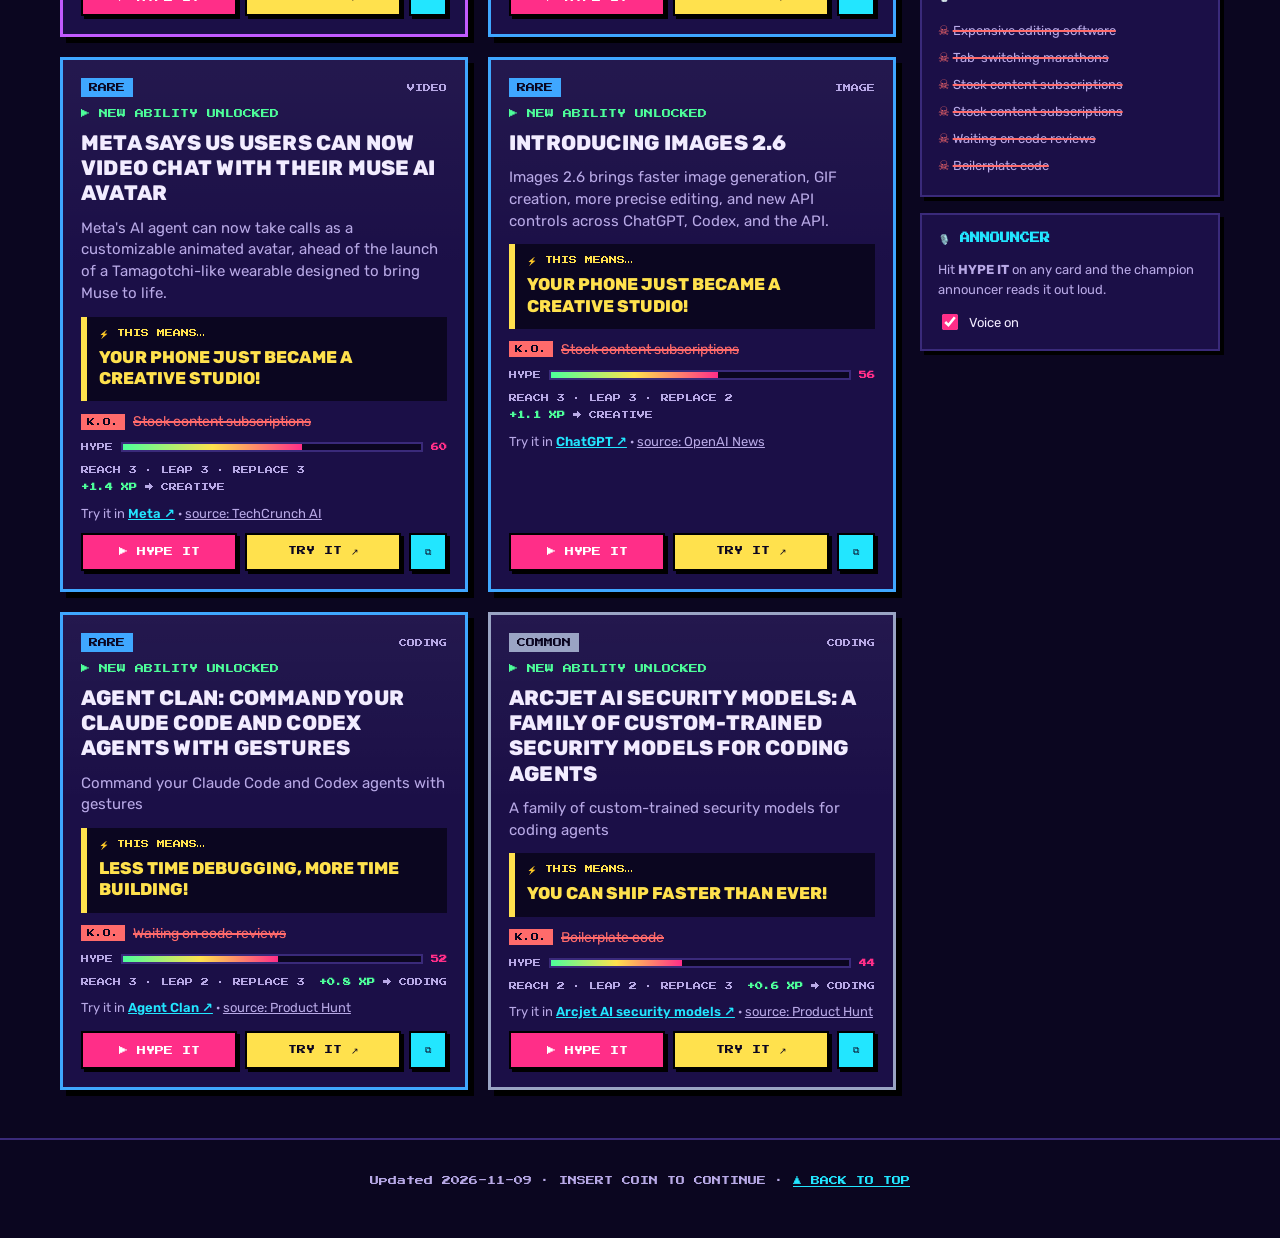
==== commit 75378b62: "Replace triangle logo with pixel-art level-up badge; add matching favicon Co-Authored-By: Claude Opu" ====
--- a/index.html
+++ b/index.html
@@ -5,6 +5,7 @@
   <meta name="viewport" content="width=device-width, initial-scale=1">
   <title>AI Level</title>
   <meta name="description" content="Daily AI power-ups, announced like a video game. NEW ABILITY UNLOCKED.">
+  <link rel="icon" type="image/svg+xml" href="data:image/svg+xml,%3Csvg xmlns='http://www.w3.org/2000/svg' viewBox='0 0 16 16' shape-rendering='crispEdges'%3E%3Cg fill='%23ffe14d'%3E%3Crect x='2' y='1' width='12' height='1'/%3E%3Crect x='1' y='2' width='14' height='8'/%3E%3Crect x='2' y='10' width='12' height='1'/%3E%3Crect x='3' y='11' width='10' height='1'/%3E%3Crect x='4' y='12' width='8' height='1'/%3E%3Crect x='5' y='13' width='6' height='1'/%3E%3Crect x='6' y='14' width='4' height='1'/%3E%3Crect x='7' y='15' width='2' height='1'/%3E%3C/g%3E%3Cg fill='%23ff2e88'%3E%3Crect x='3' y='2' width='10' height='1'/%3E%3Crect x='2' y='3' width='12' height='7'/%3E%3Crect x='3' y='10' width='10' height='1'/%3E%3Crect x='4' y='11' width='8' height='1'/%3E%3Crect x='5' y='12' width='6' height='1'/%3E%3Crect x='6' y='13' width='4' height='1'/%3E%3Crect x='7' y='14' width='2' height='1'/%3E%3C/g%3E%3Cg fill='%23ffffff'%3E%3Crect x='7' y='3' width='2' height='1'/%3E%3Crect x='6' y='4' width='4' height='1'/%3E%3Crect x='5' y='5' width='6' height='1'/%3E%3Crect x='4' y='6' width='8' height='1'/%3E%3Crect x='6' y='7' width='4' height='4'/%3E%3C/g%3E%3C/svg%3E">
   <link rel="preconnect" href="https://fonts.googleapis.com">
   <link rel="preconnect" href="https://fonts.gstatic.com" crossorigin>
   <link href="https://fonts.googleapis.com/css2?family=Press+Start+2P&family=Rubik:wght@400;600;800&display=swap" rel="stylesheet">
@@ -15,7 +16,30 @@
 
   <header class="top">
     <div class="brand">
-      <span class="brand-icon" aria-hidden="true">▲</span>
+      <!-- Pixel-art "level up" badge: gold-rimmed shield with a white up-arrow -->
+      <svg class="brand-icon" viewBox="0 0 16 16" shape-rendering="crispEdges" aria-hidden="true">
+        <g fill="#ffe14d">
+          <rect x="2" y="1" width="12" height="1"/><rect x="1" y="2" width="14" height="8"/>
+          <rect x="2" y="10" width="12" height="1"/><rect x="3" y="11" width="10" height="1"/>
+          <rect x="4" y="12" width="8" height="1"/><rect x="5" y="13" width="6" height="1"/>
+          <rect x="6" y="14" width="4" height="1"/><rect x="7" y="15" width="2" height="1"/>
+        </g>
+        <g fill="#ff2e88">
+          <rect x="3" y="2" width="10" height="1"/><rect x="2" y="3" width="12" height="7"/>
+          <rect x="3" y="10" width="10" height="1"/><rect x="4" y="11" width="8" height="1"/>
+          <rect x="5" y="12" width="6" height="1"/><rect x="6" y="13" width="4" height="1"/>
+          <rect x="7" y="14" width="2" height="1"/>
+        </g>
+        <g fill="#c4176a"><rect x="2" y="8" width="12" height="2"/><rect x="3" y="10" width="10" height="1"/>
+          <rect x="4" y="11" width="8" height="1"/><rect x="5" y="12" width="6" height="1"/>
+          <rect x="6" y="13" width="4" height="1"/><rect x="7" y="14" width="2" height="1"/></g>
+        <g fill="#ffffff">
+          <rect x="7" y="3" width="2" height="1"/><rect x="6" y="4" width="4" height="1"/>
+          <rect x="5" y="5" width="6" height="1"/><rect x="4" y="6" width="8" height="1"/>
+          <rect x="6" y="7" width="4" height="4"/>
+        </g>
+        <rect x="6" y="11" width="4" height="1" fill="#22e6ff"/>
+      </svg>
       <span class="brand-name">AI <em>LEVEL</em></span>
     </div>
     <span class="mini-lvl" id="miniLvl" aria-hidden="true"></span>
--- a/styles.css
+++ b/styles.css
@@ -51,7 +51,11 @@
   backdrop-filter: blur(6px);
 }
 .brand { display: flex; align-items: center; gap: 10px; }
-.brand-icon { font-size: 28px; color: var(--yellow); text-shadow: 0 0 12px var(--yellow); animation: bob 2s ease-in-out infinite; }
+.brand-icon {
+  display: block; width: 36px; height: 36px; flex: 0 0 auto;
+  filter: drop-shadow(3px 3px 0 #000) drop-shadow(0 0 10px rgba(255,46,136,.7));
+  animation: bob 2s ease-in-out infinite;
+}
 .brand-name { font-family: var(--pixel); font-size: 16px; line-height: 1.5; white-space: nowrap; }
 .brand-name em { font-style: normal; color: var(--pink); }
 .player { display: flex; align-items: center; gap: 10px; font-family: var(--pixel); font-size: 10px; margin-bottom: 12px; }
@@ -337,6 +341,7 @@
 }
 @media (max-width: 520px) {
   .brand-name { font-size: 12px; }
+  .brand-icon { width: 28px; height: 28px; }
   .stats { grid-template-columns: repeat(2, 1fr); }
   .track { flex-direction: column; align-items: stretch; }
   .goal { flex-direction: row; margin-top: 4px; gap: 12px; padding: 14px 16px; min-width: 0; }
